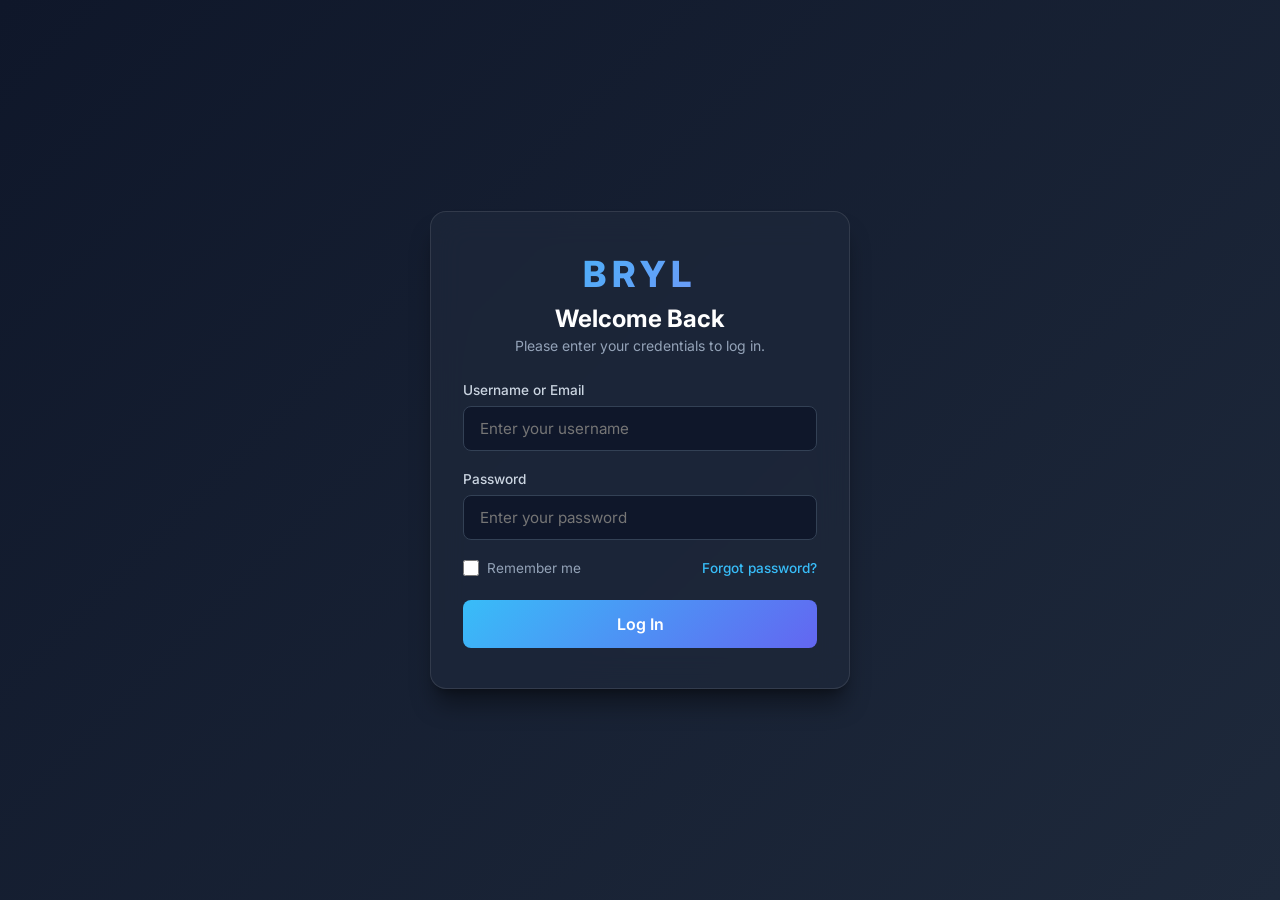
==== login.html @ c47b86cc "awts" ====
<!DOCTYPE html>
<html lang="en">
<head>
    <meta charset="UTF-8">
    <meta name="viewport" content="width=device-width, initial-scale=1.0">
    <title>LOGIN PAGE</title>
    <link rel="stylesheet" href="style.css">
    <link href="https://fonts.googleapis.com/css2?family=Inter:wght@400;500;600;700;800&display=swap" rel="stylesheet">
</head>
<body>

    <main class="login-card">
        <header>
            <h1 class="logo">BRYL</h1>
            <h2>Welcome Back</h2>
            <p class="subtitle">Please enter your credentials to log in.</p>
        </header>

        <form action="#" method="POST">
            <p class="form-group">
                <label for="username">Username or Email</label>
                <input type="text" id="username" name="username" placeholder="Enter your username" required>
            </p>

            <p class="form-group">
                <label for="password">Password</label>
                <input type="password" id="password" name="password" placeholder="Enter your password" required>
            </p>

            <section class="form-options">
                <label class="remember-me" for="remember">
                    <input type="checkbox" id="remember" name="remember">
                    <span>Remember me</span>
                </label>
                <a href="#" class="forgot-pass">Forgot password?</a>
            </section>

            <p>
                <button type="submit" class="btn-submit">Log In</button>
            </p>
        </form>
    </main>

</body>
</html>
---- style.css ----
/* Reset & Base Styles */
* {
    margin: 0;
    padding: 0;
    box-sizing: border-box;
    font-family: 'Inter', system-ui, -apple-system, BlinkMacSystemFont, sans-serif;
}

body {
    min-height: 100vh;
    display: flex;
    align-items: center;
    justify-content: center;
    background: linear-gradient(135deg, #0f172a 0%, #1e293b 100%);
    color: #f8fafc;
    padding: 1.5rem;
}

/* Main Container (Card) */
main.login-card {
    background: rgba(30, 41, 59, 0.7);
    backdrop-filter: blur(16px);
    border: 1px solid rgba(255, 255, 255, 0.1);
    width: 100%;
    max-width: 420px;
    padding: 2.5rem 2rem;
    border-radius: 16px;
    box-shadow: 0 20px 25px -5px rgba(0, 0, 0, 0.4), 0 8px 10px -6px rgba(0, 0, 0, 0.3);
    text-align: center;
}

/* Header & Logo */
header {
    margin-bottom: 1.75rem;
}

.logo {
    font-size: 2.25rem;
    font-weight: 800;
    letter-spacing: 0.15em;
    background: linear-gradient(135deg, #38bdf8 0%, #818cf8 100%);
    -webkit-background-clip: text;
    -webkit-text-fill-color: transparent;
    margin-bottom: 0.5rem;
}

header h2 {
    font-size: 1.5rem;
    font-weight: 700;
    color: #ffffff;
    margin-bottom: 0.25rem;
}

.subtitle {
    font-size: 0.875rem;
    color: #94a3b8;
}

/* Form Fields */
.form-group {
    text-align: left;
    margin-bottom: 1.25rem;
}

.form-group label {
    display: block;
    font-size: 0.85rem;
    font-weight: 500;
    color: #cbd5e1;
    margin-bottom: 0.5rem;
}

.form-group input[type="text"],
.form-group input[type="password"] {
    width: 100%;
    padding: 0.75rem 1rem;
    background: #0f172a;
    border: 1px solid #334155;
    border-radius: 8px;
    color: #f8fafc;
    font-size: 0.95rem;
    transition: all 0.2s ease;
    outline: none;
}

.form-group input:focus {
    border-color: #38bdf8;
    box-shadow: 0 0 0 3px rgba(56, 189, 248, 0.15);
}

/* Checkbox & Options */
.form-options {
    display: flex;
    align-items: center;
    justify-content: space-between;
    margin-bottom: 1.5rem;
    font-size: 0.85rem;
}

.remember-me {
    display: flex;
    align-items: center;
    gap: 0.5rem;
    color: #94a3b8;
    cursor: pointer;
}

.remember-me input[type="checkbox"] {
    accent-color: #38bdf8;
    width: 16px;
    height: 16px;
    cursor: pointer;
}

.forgot-pass {
    color: #38bdf8;
    text-decoration: none;
    font-weight: 500;
    transition: color 0.2s ease;
}

.forgot-pass:hover {
    color: #818cf8;
    text-decoration: underline;
}

/* Submit Button */
.btn-submit {
    width: 100%;
    padding: 0.85rem;
    border: none;
    border-radius: 8px;
    background: linear-gradient(135deg, #38bdf8 0%, #6366f1 100%);
    color: #ffffff;
    font-size: 1rem;
    font-weight: 600;
    cursor: pointer;
    transition: transform 0.15s ease, box-shadow 0.2s ease;
}

.btn-submit:hover {
    transform: translateY(-1px);
    box-shadow: 0 10px 15px -3px rgba(56, 189, 248, 0.3);
}

.btn-submit:active {
    transform: translateY(0);
}
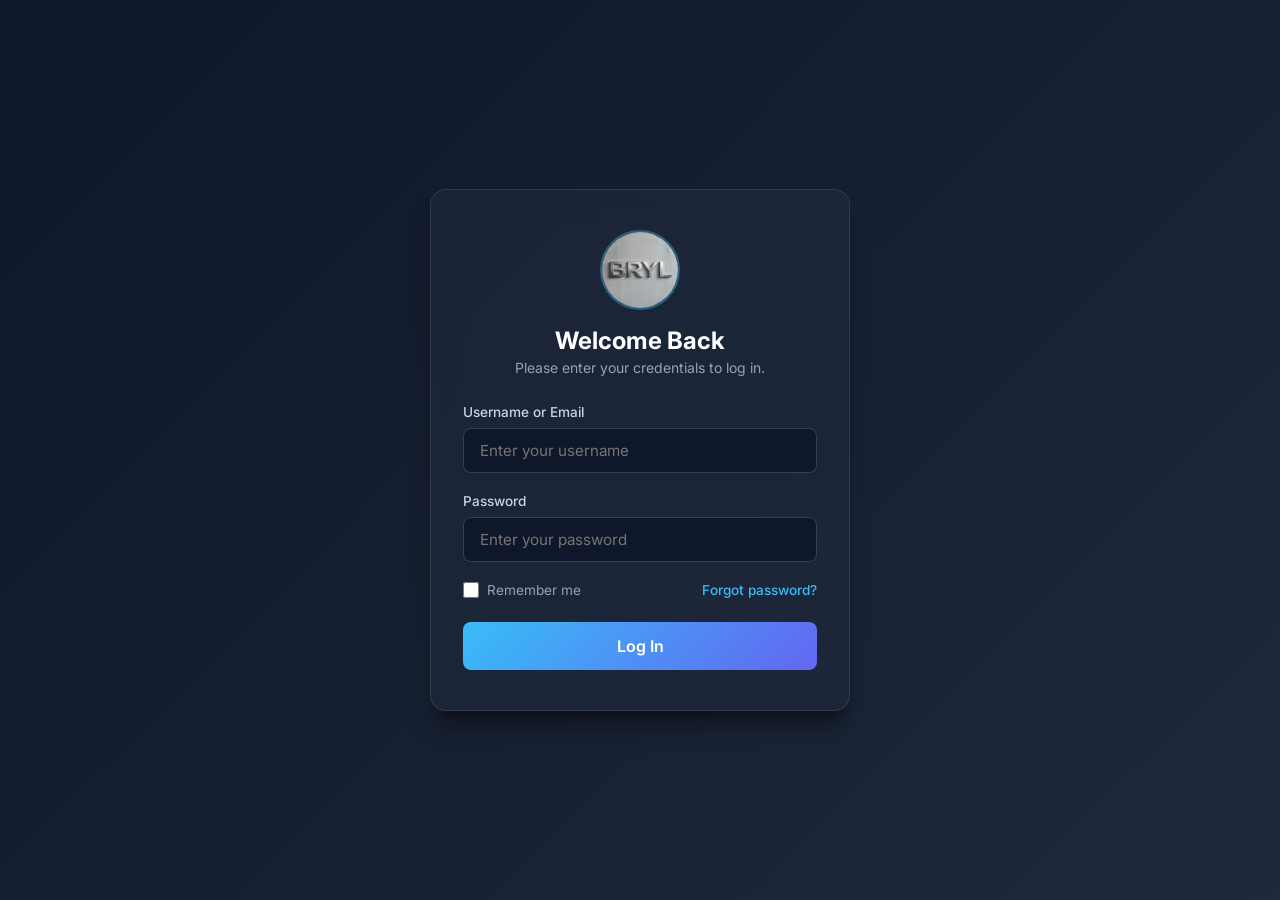
==== commit e512f533: "added basic portfolio" ====
--- a/login.html
+++ b/login.html
@@ -4,19 +4,19 @@
     <meta charset="UTF-8">
     <meta name="viewport" content="width=device-width, initial-scale=1.0">
     <title>LOGIN PAGE</title>
-    <link rel="stylesheet" href="style.css">
+    <link rel="stylesheet" href="login.css">
     <link href="https://fonts.googleapis.com/css2?family=Inter:wght@400;500;600;700;800&display=swap" rel="stylesheet">
 </head>
 <body>
 
     <main class="login-card">
         <header>
-            <h1 class="logo">BRYL</h1>
+            <img src="img/logo.jpg" alt="BRYL Logo" class="login-logo">
             <h2>Welcome Back</h2>
             <p class="subtitle">Please enter your credentials to log in.</p>
         </header>
 
-        <form action="#" method="POST">
+        <form action="home/index.html" method="GET">
             <p class="form-group">
                 <label for="username">Username or Email</label>
                 <input type="text" id="username" name="username" placeholder="Enter your username" required>
@@ -42,4 +42,4 @@
     </main>
 
 </body>
-</html>+</html>
--- a/login.css
+++ b/login.css
@@ -0,0 +1,158 @@
+/* Reset & Base Styles */
+* {
+    margin: 0;
+    padding: 0;
+    box-sizing: border-box;
+    font-family: 'Inter', system-ui, -apple-system, BlinkMacSystemFont, sans-serif;
+}
+
+body {
+    min-height: 100vh;
+    display: flex;
+    align-items: center;
+    justify-content: center;
+    background: linear-gradient(135deg, #0f172a 0%, #1e293b 100%);
+    color: #f8fafc;
+    padding: 1.5rem;
+}
+
+/* Main Container (Card) */
+main.login-card {
+    background: rgba(30, 41, 59, 0.7);
+    backdrop-filter: blur(16px);
+    border: 1px solid rgba(255, 255, 255, 0.1);
+    width: 100%;
+    max-width: 420px;
+    padding: 2.5rem 2rem;
+    border-radius: 16px;
+    box-shadow: 0 20px 25px -5px rgba(0, 0, 0, 0.4), 0 8px 10px -6px rgba(0, 0, 0, 0.3);
+    text-align: center;
+}
+
+/* Login Logo */
+.login-logo {
+    width: 80px;
+    height: 80px;
+    border-radius: 50%;
+    object-fit: cover;
+    border: 2px solid rgba(56, 189, 248, 0.4);
+    margin-bottom: 0.75rem;
+}
+
+/* Header & Logo */
+header {
+    margin-bottom: 1.75rem;
+}
+
+.logo {
+    font-size: 2.25rem;
+    font-weight: 800;
+    letter-spacing: 0.15em;
+    background: linear-gradient(135deg, #38bdf8 0%, #818cf8 100%);
+    -webkit-background-clip: text;
+    -webkit-text-fill-color: transparent;
+    margin-bottom: 0.5rem;
+}
+
+header h2 {
+    font-size: 1.5rem;
+    font-weight: 700;
+    color: #ffffff;
+    margin-bottom: 0.25rem;
+}
+
+.subtitle {
+    font-size: 0.875rem;
+    color: #94a3b8;
+}
+
+/* Form Fields */
+.form-group {
+    text-align: left;
+    margin-bottom: 1.25rem;
+}
+
+.form-group label {
+    display: block;
+    font-size: 0.85rem;
+    font-weight: 500;
+    color: #cbd5e1;
+    margin-bottom: 0.5rem;
+}
+
+.form-group input[type="text"],
+.form-group input[type="password"] {
+    width: 100%;
+    padding: 0.75rem 1rem;
+    background: #0f172a;
+    border: 1px solid #334155;
+    border-radius: 8px;
+    color: #f8fafc;
+    font-size: 0.95rem;
+    transition: all 0.2s ease;
+    outline: none;
+}
+
+.form-group input:focus {
+    border-color: #38bdf8;
+    box-shadow: 0 0 0 3px rgba(56, 189, 248, 0.15);
+}
+
+/* Checkbox & Options */
+.form-options {
+    display: flex;
+    align-items: center;
+    justify-content: space-between;
+    margin-bottom: 1.5rem;
+    font-size: 0.85rem;
+}
+
+.remember-me {
+    display: flex;
+    align-items: center;
+    gap: 0.5rem;
+    color: #94a3b8;
+    cursor: pointer;
+}
+
+.remember-me input[type="checkbox"] {
+    accent-color: #38bdf8;
+    width: 16px;
+    height: 16px;
+    cursor: pointer;
+}
+
+.forgot-pass {
+    color: #38bdf8;
+    text-decoration: none;
+    font-weight: 500;
+    transition: color 0.2s ease;
+}
+
+.forgot-pass:hover {
+    color: #818cf8;
+    text-decoration: underline;
+}
+
+/* Submit Button */
+.btn-submit {
+    width: 100%;
+    padding: 0.85rem;
+    border: none;
+    border-radius: 8px;
+    background: linear-gradient(135deg, #38bdf8 0%, #6366f1 100%);
+    color: #ffffff;
+    font-size: 1rem;
+    font-weight: 600;
+    cursor: pointer;
+    transition: transform 0.15s ease, box-shadow 0.2s ease;
+}
+
+.btn-submit:hover {
+    transform: translateY(-1px);
+    box-shadow: 0 10px 15px -3px rgba(56, 189, 248, 0.3);
+}
+
+.btn-submit:active {
+    transform: translateY(0);
+}
